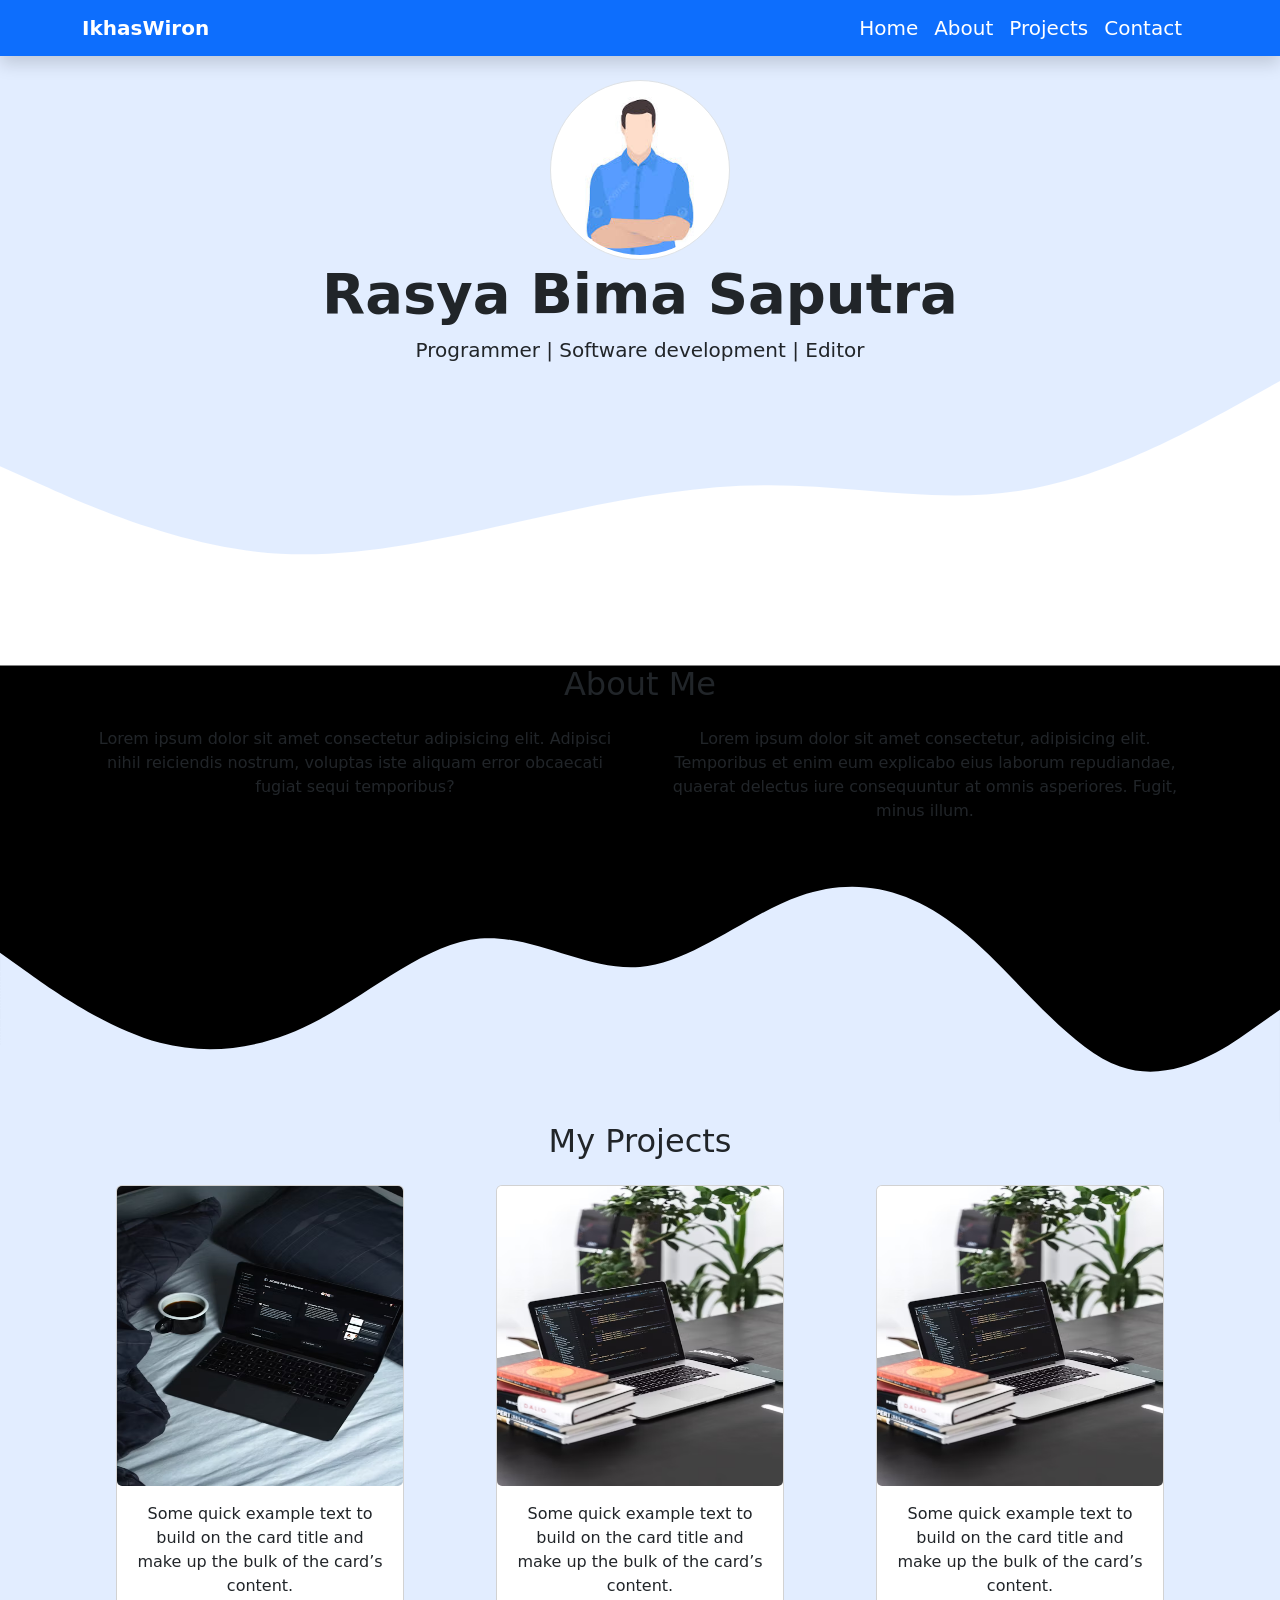
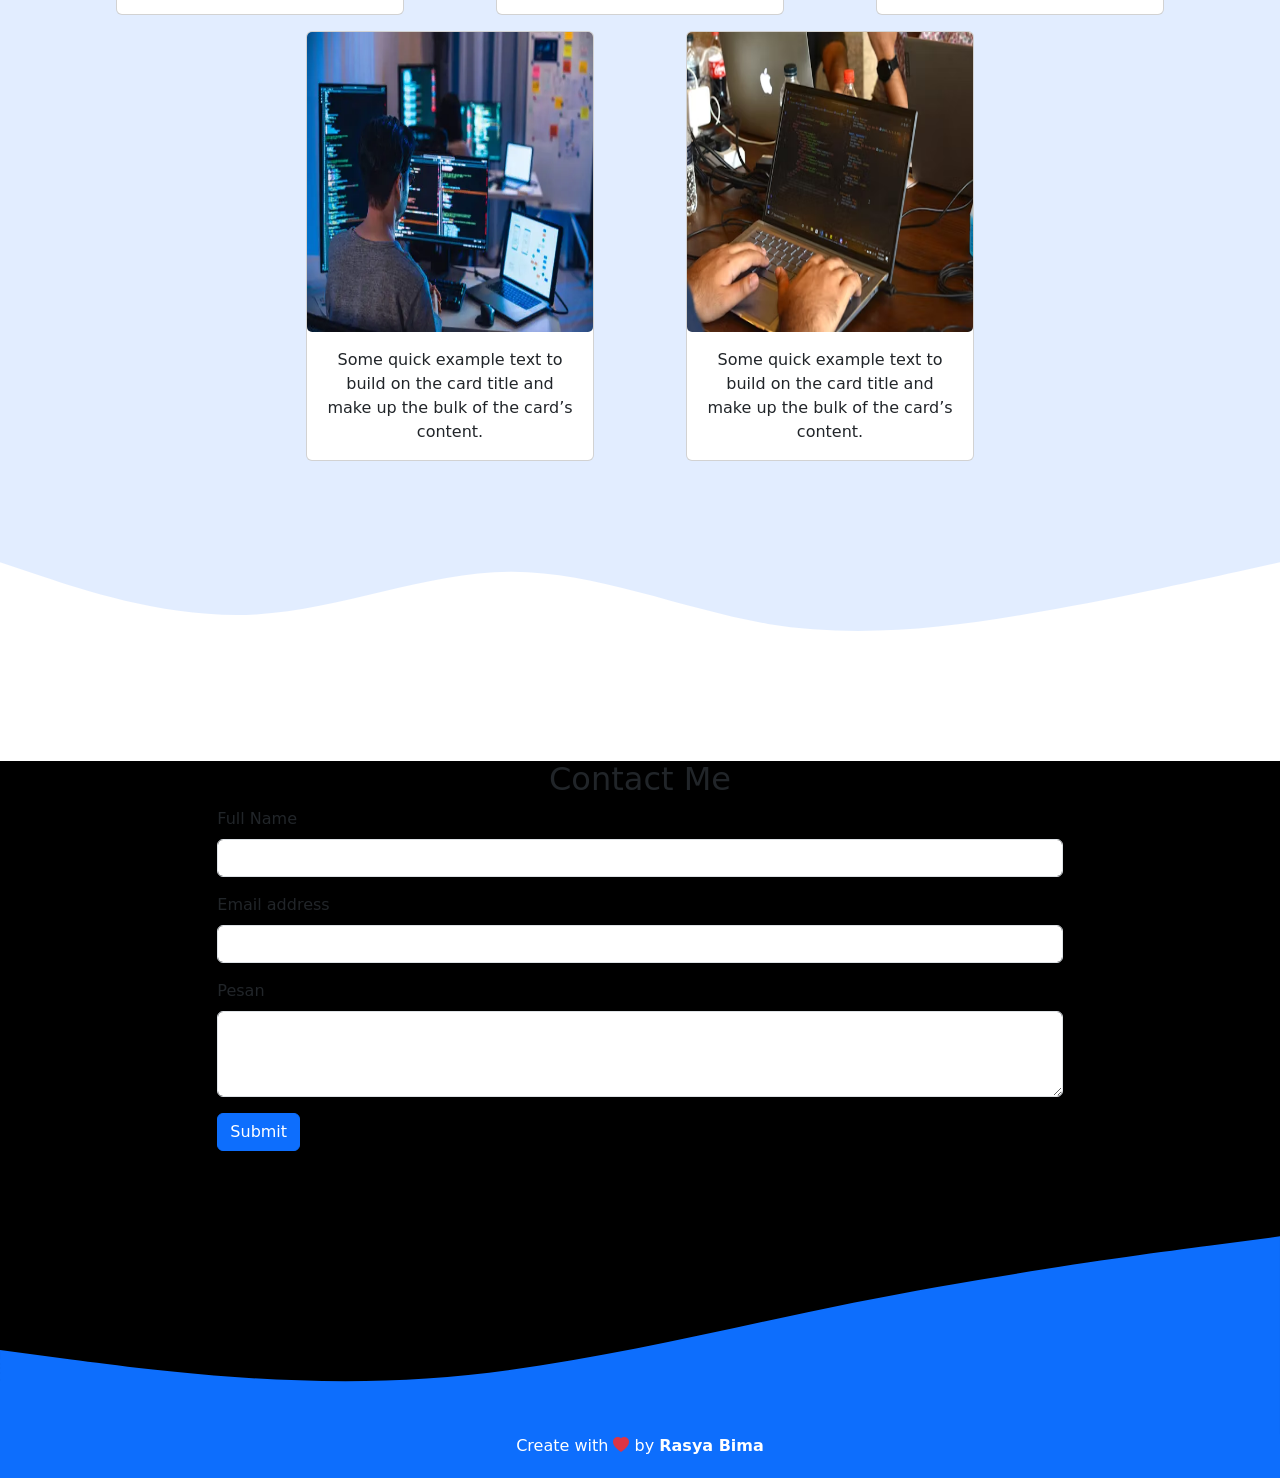
==== index.html @ 362d09a2 "update index.html" ====
<!DOCTYPE html>
<html lang="en">
  <head>
    <meta charset="utf-8" />
    <meta name="viewport" content="width=device-width, initial-scale=1" />
    <title>My Portfolio | Rasya Bima</title>
    <link
      href="https://cdn.jsdelivr.net/npm/bootstrap@5.3.7/dist/css/bootstrap.min.css"
      rel="stylesheet"
      integrity="sha384-LN+7fdVzj6u52u30Kp6M/trliBMCMKTyK833zpbD+pXdCLuTusPj697FH4R/5mcr"
      crossorigin="anonymous"
    />
    <link rel="stylesheet" href="port.css" />

    <link
      rel="stylesheet"
      href="https://cdn.jsdelivr.net/npm/bootstrap-icons@1.13.1/font/bootstrap-icons.min.css"
    />
  </head>
  <body>
    <!-- navbar -->
    <nav
      class="navbar navbar-expand-lg bg-primary navbar-dark shadow fixed-top"
    >
      <div class="container">
        <a class="navbar-brand nav fw-bolder" href="#">IkhasWiron</a>
        <button
          class="navbar-toggler"
          type="button"
          data-bs-toggle="collapse"
          data-bs-target="#navbarNav"
          aria-controls="navbarNav"
          aria-expanded="false"
          aria-label="Toggle navigation"
        >
          <span class="navbar-toggler-icon"></span>
        </button>
        <div class="collapse navbar-collapse" id="navbarNav">
          <ul class="navbar-nav ms-auto">
            <!-- ms(margin startleft) -->
            <li class="nav-item">
              <a class="navbar-brand nav fw-light" aria-current="page" href="#"
                >Home</a
              >
            </li>
            <li class="nav-item">
              <a class="navbar-brand nav fw-light" href="#about">About</a>
            </li>
            <li class="nav-item">
              <a class="navbar-brand nav fw-light" href="#projek">Projects</a>
            </li>
            <li class="nav-item">
              <a class="navbar-brand nav fw-light" href="#contact">Contact</a>
            </li>
          </ul>
        </div>
      </div>
    </nav>

    <!-- navbar end -->

    <!-- jumbotron -->
    <section class="jumbotron text-center">
      <img
        src="img/vektor.jpg"
        alt="Rasya Bima Saputra"
        width="180"
        class="rounded-circle img-thumbnail"
      />
      <!-- rounded-circle- membuat gambar menjadi bulat dan img-thumbnail membuat memiliki bingkai -->
      <h1 class="display-4 fw-semibold">Rasya Bima Saputra</h1>
      <p class="lead">Programmer | Software development | Editor</p>
      <svg xmlns="http://www.w3.org/2000/svg" viewBox="0 0 1440 320">
        <path
          fill="#fff"
          fill-opacity="1"
          d="M0,96L48,117.3C96,139,192,181,288,192C384,203,480,181,576,160C672,139,768,117,864,117.3C960,117,1056,139,1152,122.7C1248,107,1344,53,1392,26.7L1440,0L1440,320L1392,320C1344,320,1248,320,1152,320C1056,320,960,320,864,320C768,320,672,320,576,320C480,320,384,320,288,320C192,320,96,320,48,320L0,320Z"
        ></path>
      </svg>
    </section>
    <!-- jumbotron end -->

    <!-- about  -->
    <section class="about" id="about">
      <div class="container">
        <div class="row text-center mb-3">
          <div class="col">
            <h2>About Me</h2>
          </div>
        </div>
        <div class="row justify-content-center fs-8 text-center">
          <!-- fs - font-size -->
          <div class="col-md-6">
            <p>
              Lorem ipsum dolor sit amet consectetur adipisicing elit. Adipisci
              nihil reiciendis nostrum, voluptas iste aliquam error obcaecati
              fugiat sequi temporibus?
            </p>
          </div>
          <div class="col-md-6">
            <p>
              Lorem ipsum dolor sit amet consectetur, adipisicing elit.
              Temporibus et enim eum explicabo eius laborum repudiandae, quaerat
              delectus iure consequuntur at omnis asperiores. Fugit, minus
              illum.
            </p>
          </div>
        </div>
      </div>
      <svg xmlns="http://www.w3.org/2000/svg" viewBox="0 0 1440 320">
        <path
          fill="#e2edff"
          fill-opacity="1"
          d="M0,128L30,149.3C60,171,120,213,180,229.3C240,245,300,235,360,202.7C420,171,480,117,540,112C600,107,660,149,720,144C780,139,840,85,900,64C960,43,1020,53,1080,101.3C1140,149,1200,235,1260,256C1320,277,1380,235,1410,213.3L1440,192L1440,320L1410,320C1380,320,1320,320,1260,320C1200,320,1140,320,1080,320C1020,320,960,320,900,320C840,320,780,320,720,320C660,320,600,320,540,320C480,320,420,320,360,320C300,320,240,320,180,320C120,320,60,320,30,320L0,320Z"
        ></path>
      </svg>
    </section>
    <!-- about end -->

    <!-- project -->
    <section id="projek">
      <div class="container-md">
        <div class="row text-center mb-3">
          <div class="col">
            <h2>My Projects</h2>
          </div>
        </div>
        <div class="row d-flex justify-content-center text-center">
          <div class="col-md-4 d-flex justify-content-center mb-3">
            <div class="card" style="width: 18rem; height: auto">
              <img src="img/3.jpg" class="card-img" height="300" alt="..." />
              <div class="card-body">
                <p class="card-text">
                  Some quick example text to build on the card title and make up
                  the bulk of the card’s content.
                </p>
              </div>
            </div>
          </div>

          <div class="col-md-4 d-flex justify-content-center mb-3">
            <div class="card" style="width: 18rem; height: auto">
              <img src="img/1.jpg" class="card-img" height="300" alt="..." />
              <div class="card-body">
                <p class="card-text">
                  Some quick example text to build on the card title and make up
                  the bulk of the card’s content.
                </p>
              </div>
            </div>
          </div>

          <div class="col-md-4 d-flex justify-content-center mb-3">
            <div class="card" style="width: 18rem; height: auto">
              <img src="img/1.jpg" class="card-img" height="300" alt="..." />
              <div class="card-body">
                <p class="card-text">
                  Some quick example text to build on the card title and make up
                  the bulk of the card’s content.
                </p>
              </div>
            </div>
          </div>

          <div class="col-md-4 d-flex justify-content-center mb-3">
            <div class="card" style="width: 18rem; height: auto">
              <img src="img/5.jpg" class="card-img" height="300" alt="..." />
              <div class="card-body">
                <p class="card-text">
                  Some quick example text to build on the card title and make up
                  the bulk of the card’s content.
                </p>
              </div>
            </div>
          </div>

          <div class="col-md-4 d-flex justify-content-center mb-3">
            <div class="card" style="width: 18rem; height: auto">
              <img src="img/4.jpg" class="card-img" height="300" alt="..." />
              <div class="card-body">
                <p class="card-text">
                  Some quick example text to build on the card title and make up
                  the bulk of the card’s content.
                </p>
              </div>
            </div>
          </div>
        </div>
      </div>
      <svg xmlns="http://www.w3.org/2000/svg" viewBox="0 0 1440 320">
        <path
          fill="#fff"
          fill-opacity="1"
          d="M0,96L48,112C96,128,192,160,288,154.7C384,149,480,107,576,106.7C672,107,768,149,864,165.3C960,181,1056,171,1152,154.7C1248,139,1344,117,1392,106.7L1440,96L1440,320L1392,320C1344,320,1248,320,1152,320C1056,320,960,320,864,320C768,320,672,320,576,320C480,320,384,320,288,320C192,320,96,320,48,320L0,320Z"
        ></path>
      </svg>
    </section>

    <!-- project end -->

    <!-- contact -->

    <section class="contact" id="contact">
      <div class="contaier">
        <div class="row text-center">
          <div class="col">
            <h2>Contact Me</h2>
          </div>
        </div>
        <div class="row justify-content-center">
          <div class="col-md-8">
            <form name="RBS-Contact-Form">
              <div class="mb-3 ">
                <label for="name" class="form-label">Full Name</label>
                <input
                  type="name"
                  class="form-control"
                  id="exampleInputEmail1"
                  aria-describedby="emailHelp"
                  name="nama"
                />
              </div>

              <div class="mb-3 ">
                <label for="exampleInputEmail1" class="form-label"
                  >Email address</label
                >
                <input
                  type="email"
                  class="form-control"
                  id="exampleInputEmail1"
                  aria-describedby="emailHelp"
                  name="email"
                />
              </div>

              <div class="mb-3 ">
                <label for="pesan" class="form-label">Pesan</label>
                <textarea
                  class="form-control"
                  id="exampleFormControlTextarea1"
                  rows="3"
                  name="pesan"
                ></textarea>
              </div>

              <button type="submit" class="btn btn-primary">Submit</button>
            </form>
          </div>
        </div>
      </div>
      <svg xmlns="http://www.w3.org/2000/svg" viewBox="0 0 1440 320">
        <path
          fill="#0d6efd"
          fill-opacity="1"
          d="M0,224L80,234.7C160,245,320,267,480,256C640,245,800,203,960,170.7C1120,139,1280,117,1360,106.7L1440,96L1440,320L1360,320C1280,320,1120,320,960,320C800,320,640,320,480,320C320,320,160,320,80,320L0,320Z"
        ></path>
      </svg>
    </section>
    <!-- contact end-->

    <!-- footer -->
    <footer
      class="bg-primary text-white text-center pb-1 justify-content-center"
      id="contact"
    >
      <p>
        Create with <i class="bi bi-heart-fill text-danger"></i> by
        <a href="#" class="fw-bold text-white text-decoration-none"
          >Rasya Bima</a
        >
      </p>
    </footer>
    <!-- footer end -->

    <script
      src="https://cdn.jsdelivr.net/npm/bootstrap@5.3.7/dist/js/bootstrap.bundle.min.js"
      integrity="sha384-ndDqU0Gzau9qJ1lfW4pNLlhNTkCfHzAVBReH9diLvGRem5+R9g2FzA8ZGN954O5Q"
      crossorigin="anonymous"
    ></script>

    <script>
  const scriptURL = 'https://script.google.com/macros/s/AKfycbxzy57tDmneKLUt8kPE_sVTA_ZoIuh8odGTF2Pinv1kwpuMaNfTySU9MoA6InU6Ht5s/exec'
  const form = document.forms['rbs-contact-form']

  form.addEventListener('submit', e => {
    e.preventDefault()
    fetch(scriptURL, { method: 'POST', body: new FormData(form)})
      .then(response => console.log('Success!', response))
      .catch(error => console.error('Error!', error.message))
  })
</script>
  </body>
</html>
---- port.css ----
* {
  box-sizing: border-box;
}

body {
  margin: 0;
  padding: 0;
  overflow-x: hidden;
  background-color: black;
}

svg {
  max-width: 100%;
  margin-bottom: -1px;
}

.jumbotron {
  padding-top: 5rem;
  background-color: #e2edff;
}

.nav {
  border-bottom-left-radius: 20px;
}
.nav:hover {
  color: black;
  transition: 1s;
}

#projek {
  background-color: #e2edff;
}

.svg {
  margin-bottom: -1px;
  border-bottom: px solid rgb(255, 255, 255);
}
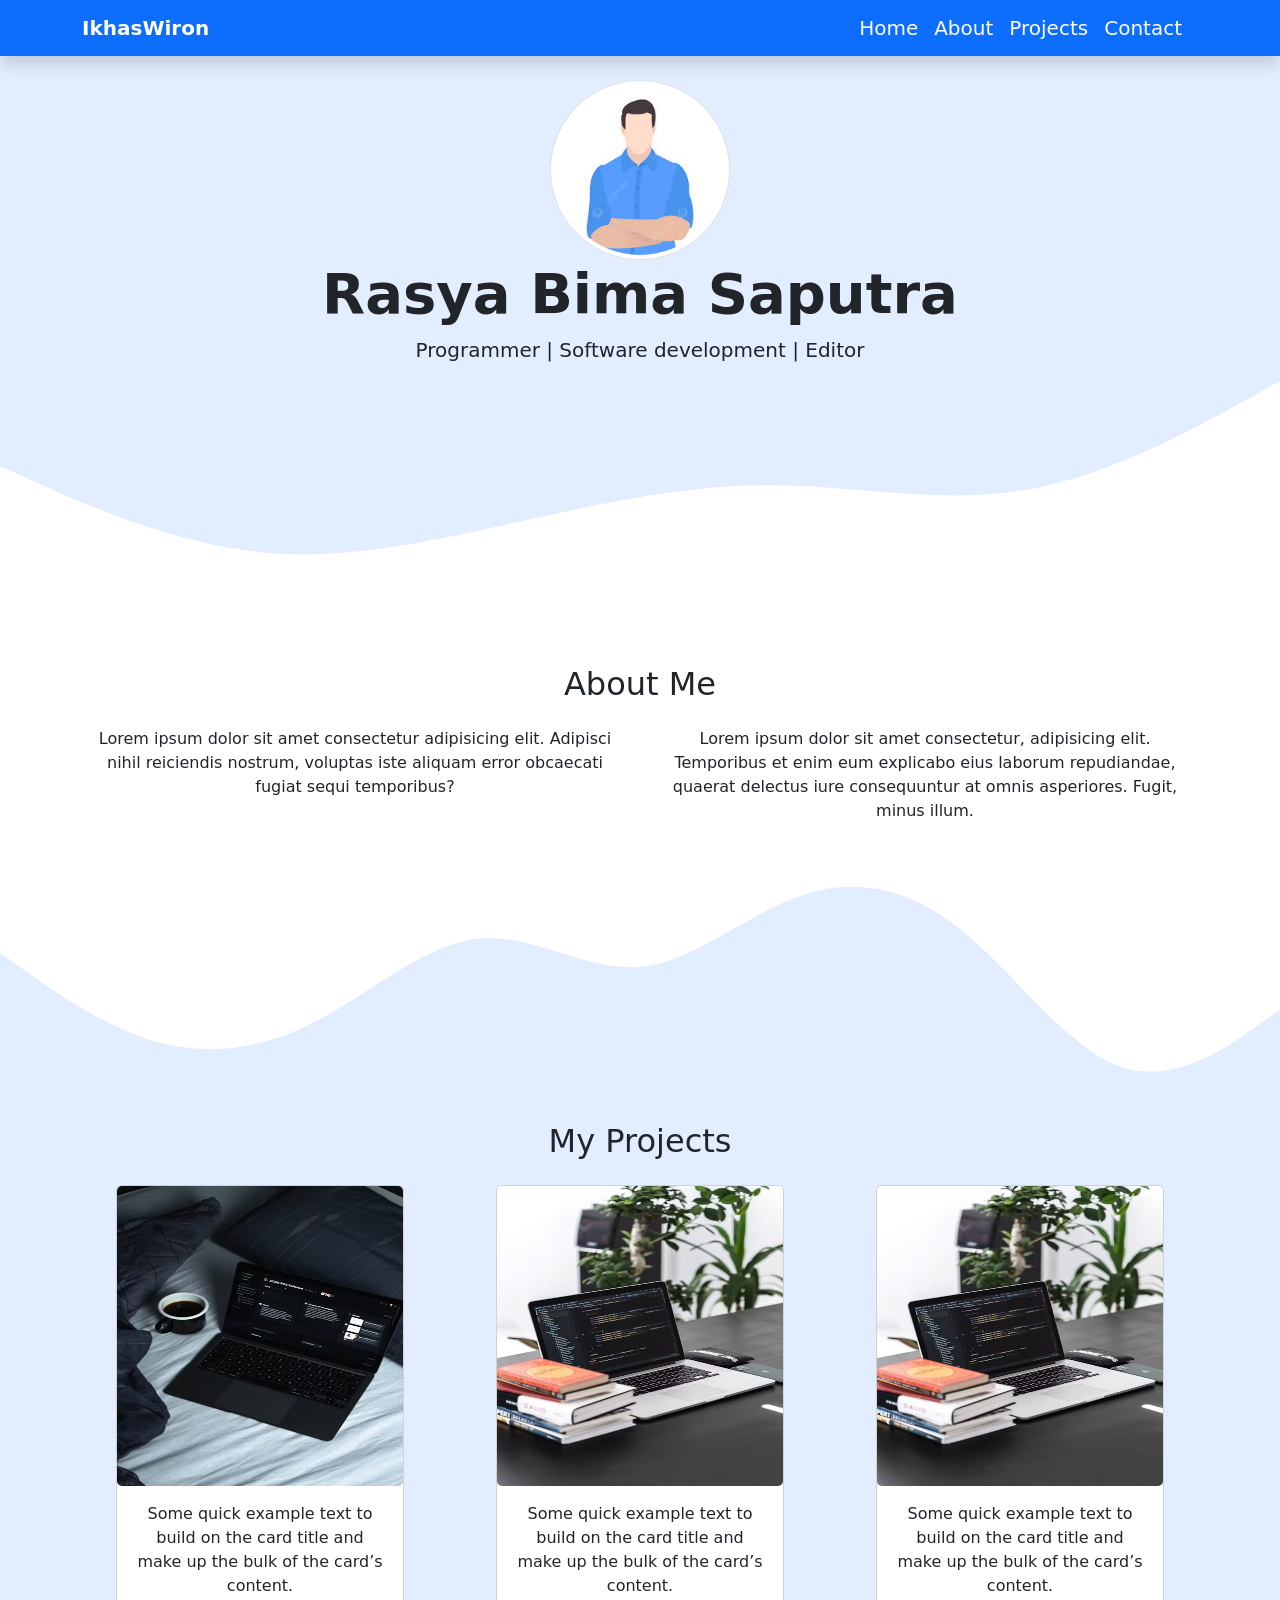
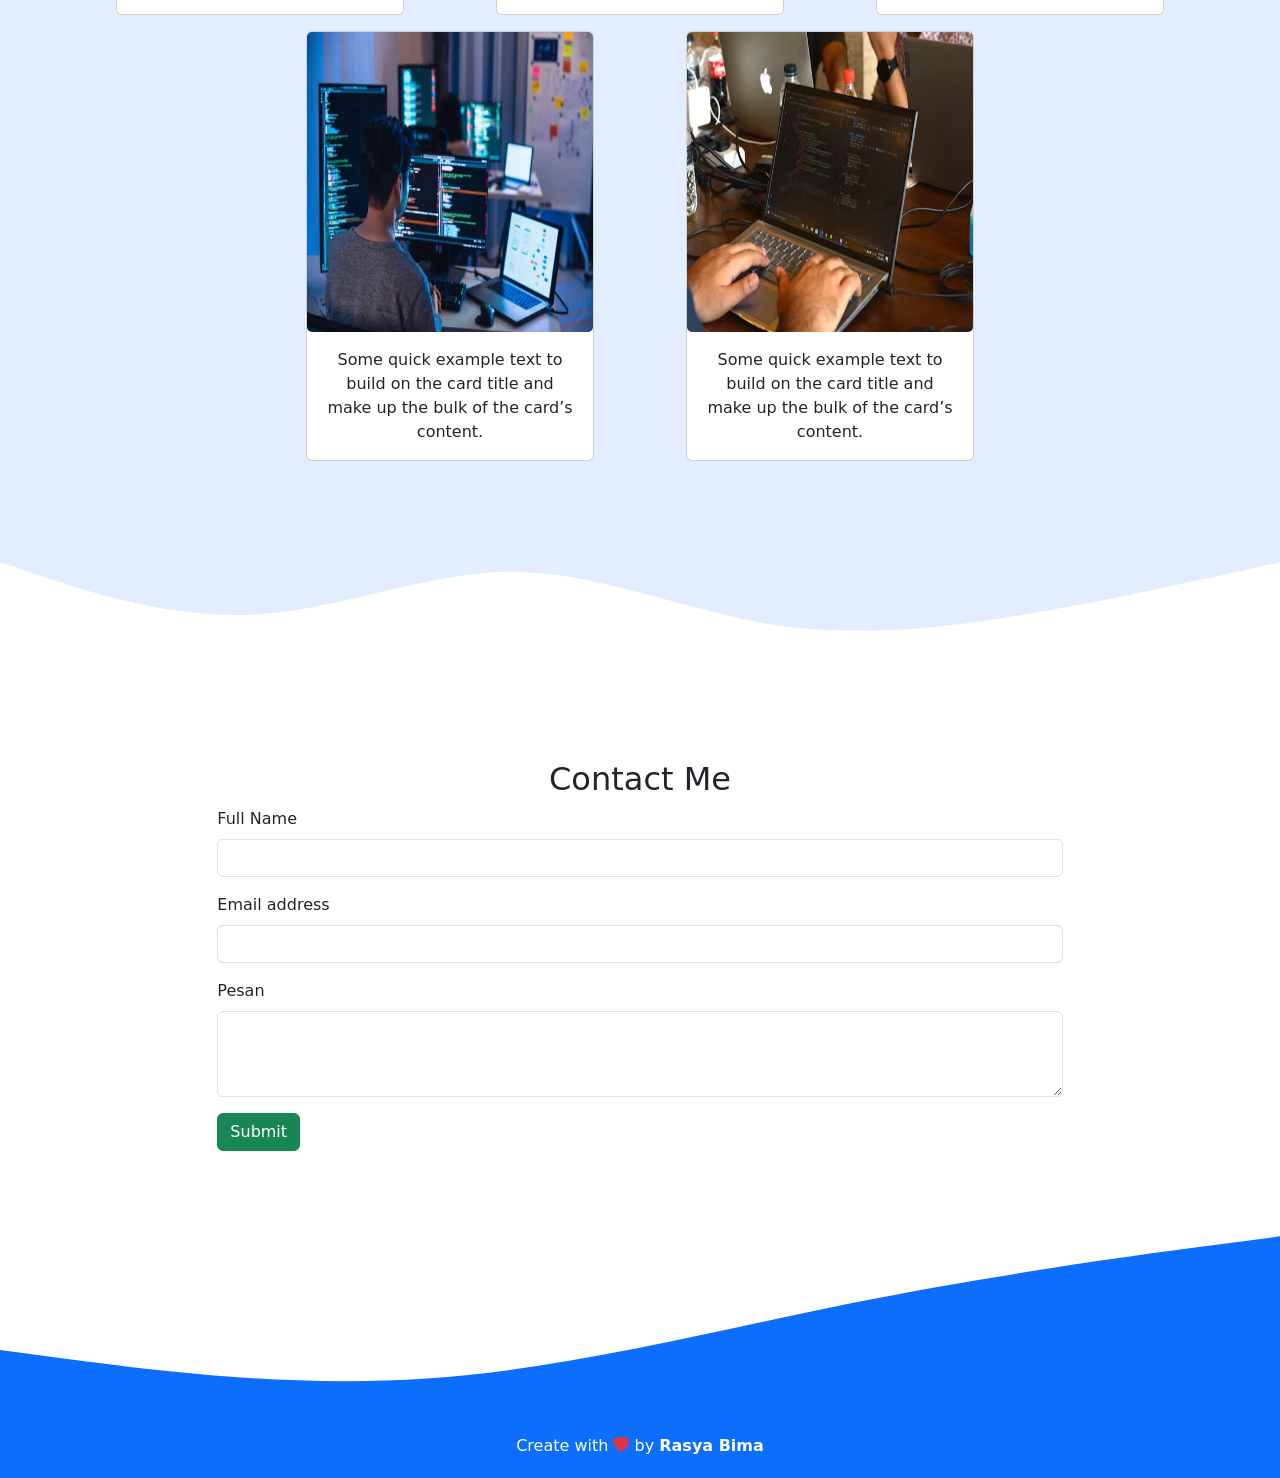
==== commit 7f1cddf6: "mengubah warna tombol menjadi hijau" ====
--- a/index.html
+++ b/index.html
@@ -81,7 +81,7 @@
     <!-- jumbotron end -->
 
     <!-- about  -->
-    <section class="about" id="about">
+    <section class="about height-200" id="about">
       <div class="container">
         <div class="row text-center mb-3">
           <div class="col">
@@ -107,7 +107,7 @@
           </div>
         </div>
       </div>
-      <svg xmlns="http://www.w3.org/2000/svg" viewBox="0 0 1440 320">
+      <svg class="" xmlns="http://www.w3.org/2000/svg" viewBox="0 0 1440 320">
         <path
           fill="#e2edff"
           fill-opacity="1"
@@ -210,7 +210,7 @@
         <div class="row justify-content-center">
           <div class="col-md-8">
             <form name="RBS-Contact-Form">
-              <div class="mb-3 ">
+              <div class="mb-3">
                 <label for="name" class="form-label">Full Name</label>
                 <input
                   type="name"
@@ -221,7 +221,7 @@
                 />
               </div>
 
-              <div class="mb-3 ">
+              <div class="mb-3">
                 <label for="exampleInputEmail1" class="form-label"
                   >Email address</label
                 >
@@ -234,7 +234,7 @@
                 />
               </div>
 
-              <div class="mb-3 ">
+              <div class="mb-3">
                 <label for="pesan" class="form-label">Pesan</label>
                 <textarea
                   class="form-control"
@@ -244,7 +244,7 @@
                 ></textarea>
               </div>
 
-              <button type="submit" class="btn btn-primary">Submit</button>
+              <button type="submit" class="btn btn-success">Submit</button>
             </form>
           </div>
         </div>
@@ -280,15 +280,16 @@
     ></script>
 
     <script>
-  const scriptURL = 'https://script.google.com/macros/s/AKfycbxzy57tDmneKLUt8kPE_sVTA_ZoIuh8odGTF2Pinv1kwpuMaNfTySU9MoA6InU6Ht5s/exec'
-  const form = document.forms['rbs-contact-form']
-
-  form.addEventListener('submit', e => {
-    e.preventDefault()
-    fetch(scriptURL, { method: 'POST', body: new FormData(form)})
-      .then(response => console.log('Success!', response))
-      .catch(error => console.error('Error!', error.message))
-  })
-</script>
+      const scriptURL =
+        "https://script.google.com/macros/s/AKfycbxzy57tDmneKLUt8kPE_sVTA_ZoIuh8odGTF2Pinv1kwpuMaNfTySU9MoA6InU6Ht5s/exec";
+      const form = document.forms["rbs-contact-form"];
+
+      form.addEventListener("submit", (e) => {
+        e.preventDefault();
+        fetch(scriptURL, { method: "POST", body: new FormData(form) })
+          .then((response) => console.log("Success!", response))
+          .catch((error) => console.error("Error!", error.message));
+      });
+    </script>
   </body>
 </html>
--- a/port.css
+++ b/port.css
@@ -6,7 +6,6 @@
   margin: 0;
   padding: 0;
   overflow-x: hidden;
-  background-color: black;
 }
 
 svg {
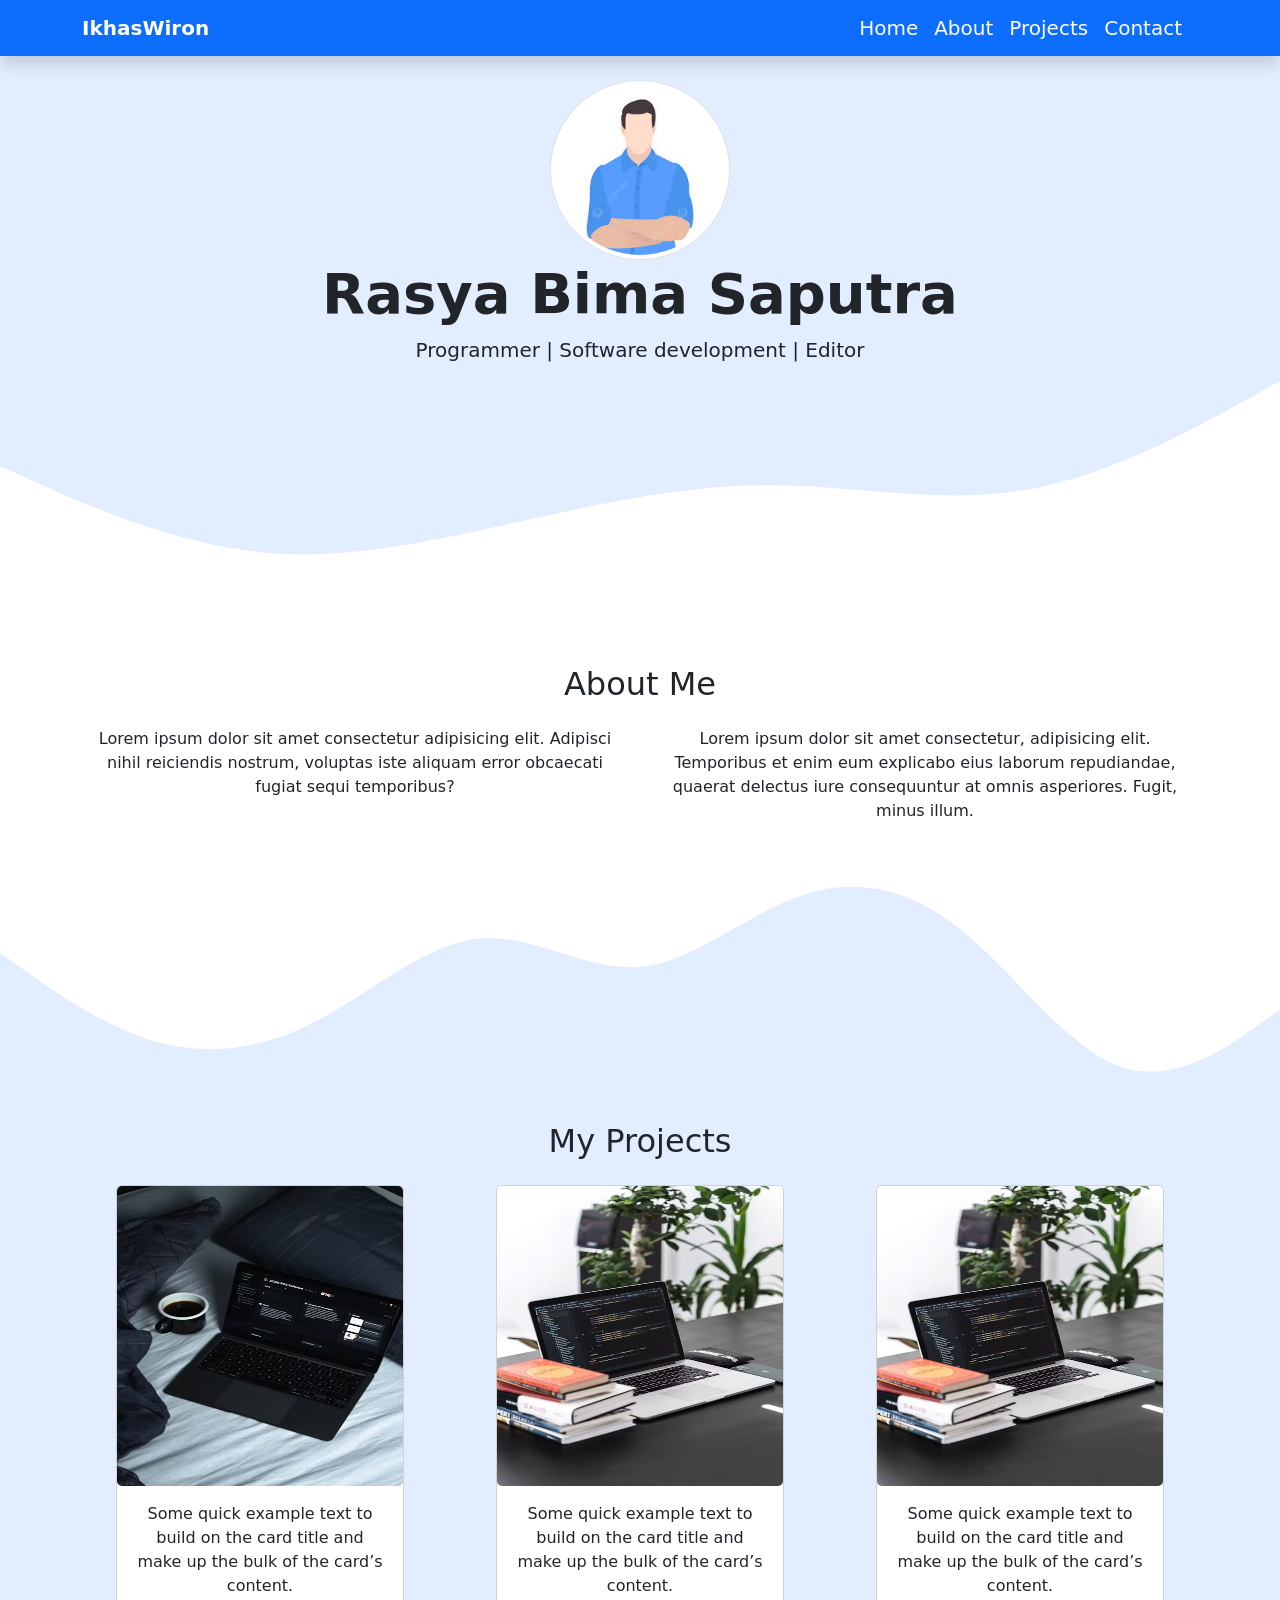
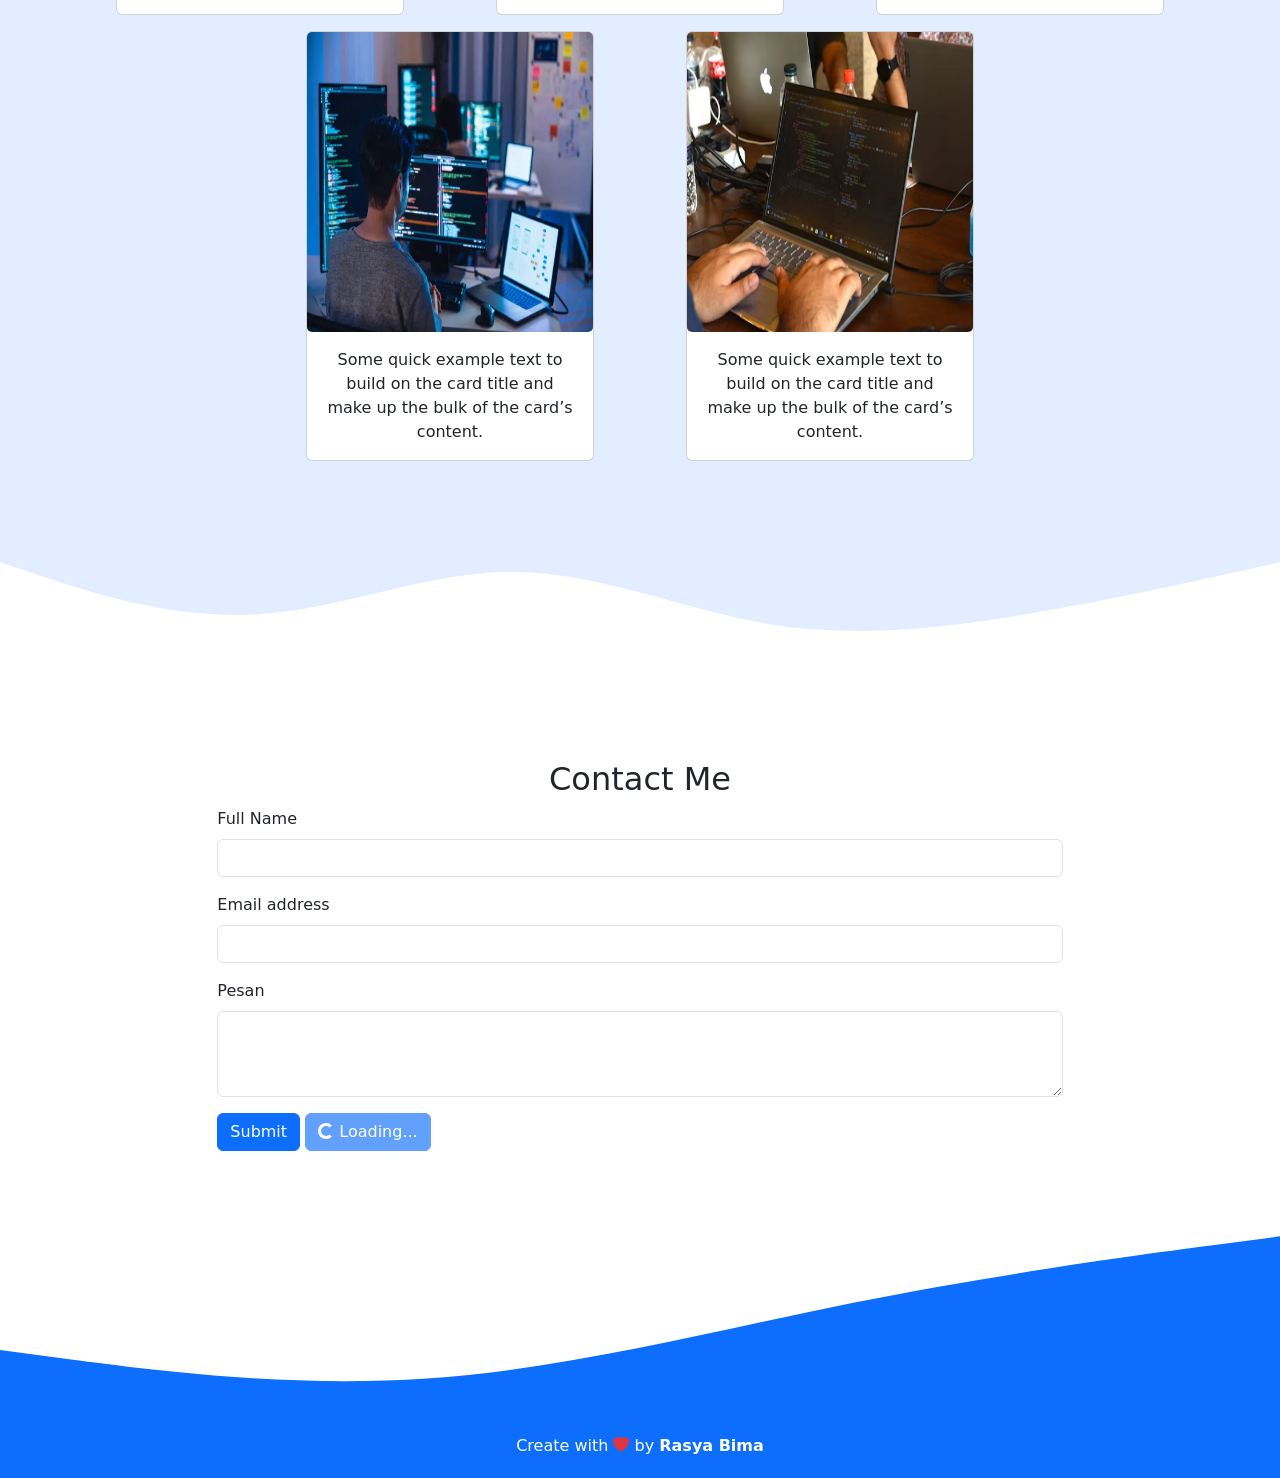
==== commit 7c5809a1: "menambah btn-loading" ====
--- a/index.html
+++ b/index.html
@@ -209,7 +209,7 @@
         </div>
         <div class="row justify-content-center">
           <div class="col-md-8">
-            <form name="RBS-Contact-Form">
+            <form name="submit-to-google-sheet ">
               <div class="mb-3">
                 <label for="name" class="form-label">Full Name</label>
                 <input
@@ -244,7 +244,15 @@
                 ></textarea>
               </div>
 
-              <button type="submit" class="btn btn-success">Submit</button>
+              <button type="submit" class="btn btn-primary btn-kirim">Submit</button>
+
+              <button class="btn btn-primary btn-loading" type="button" disabled>
+                <span
+                  class="spinner-border spinner-border-sm"
+                  aria-hidden="true"
+                ></span>
+                <span role="status">Loading...</span>
+              </button>
             </form>
           </div>
         </div>
@@ -281,8 +289,8 @@
 
     <script>
       const scriptURL =
-        "https://script.google.com/macros/s/AKfycbxzy57tDmneKLUt8kPE_sVTA_ZoIuh8odGTF2Pinv1kwpuMaNfTySU9MoA6InU6Ht5s/exec";
-      const form = document.forms["rbs-contact-form"];
+        "https://script.google.com/macros/s/AKfycbznmgR30E68z4jUDHGGW85Sp-dE0OzpGkA8oR3y0rC6tToLHxYJuCTLK79a7-X0htcyHw/exec";
+      const form = document.forms["submit-to-google-sheet"];
 
       form.addEventListener("submit", (e) => {
         e.preventDefault();
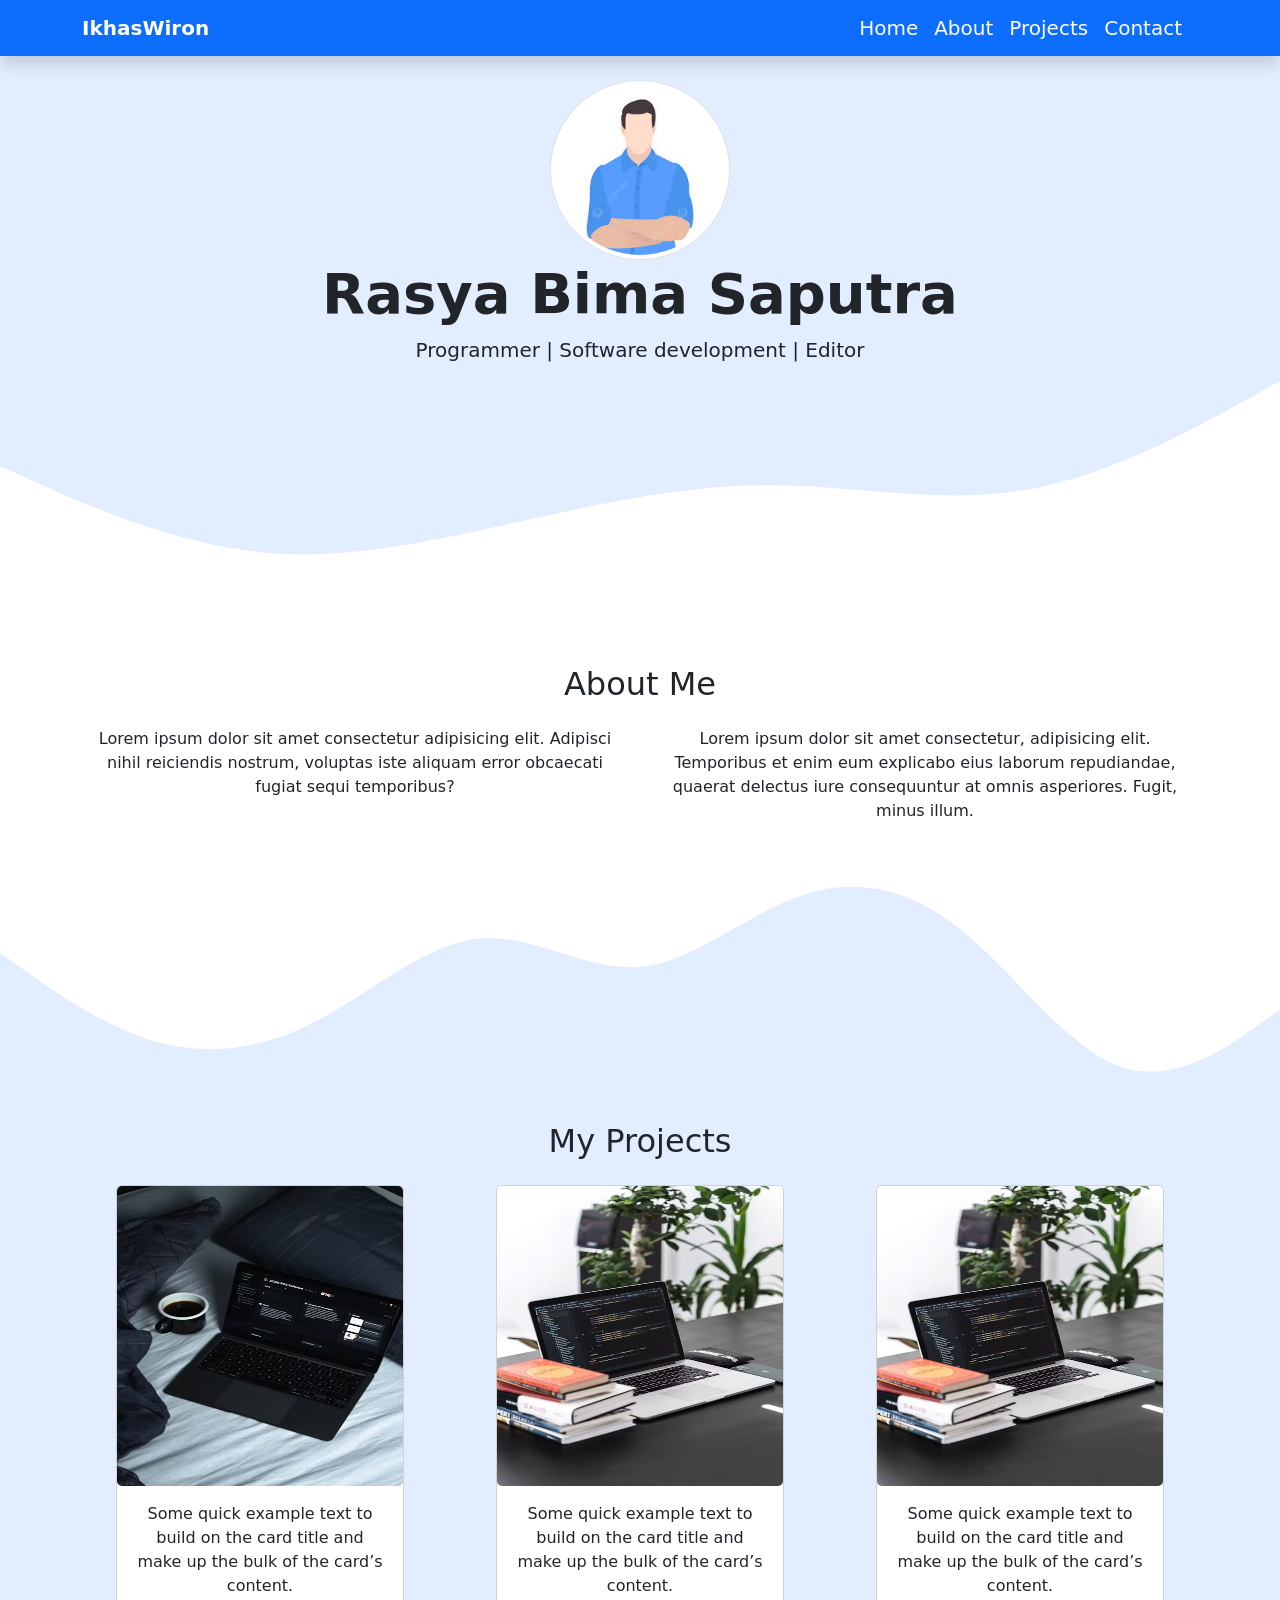
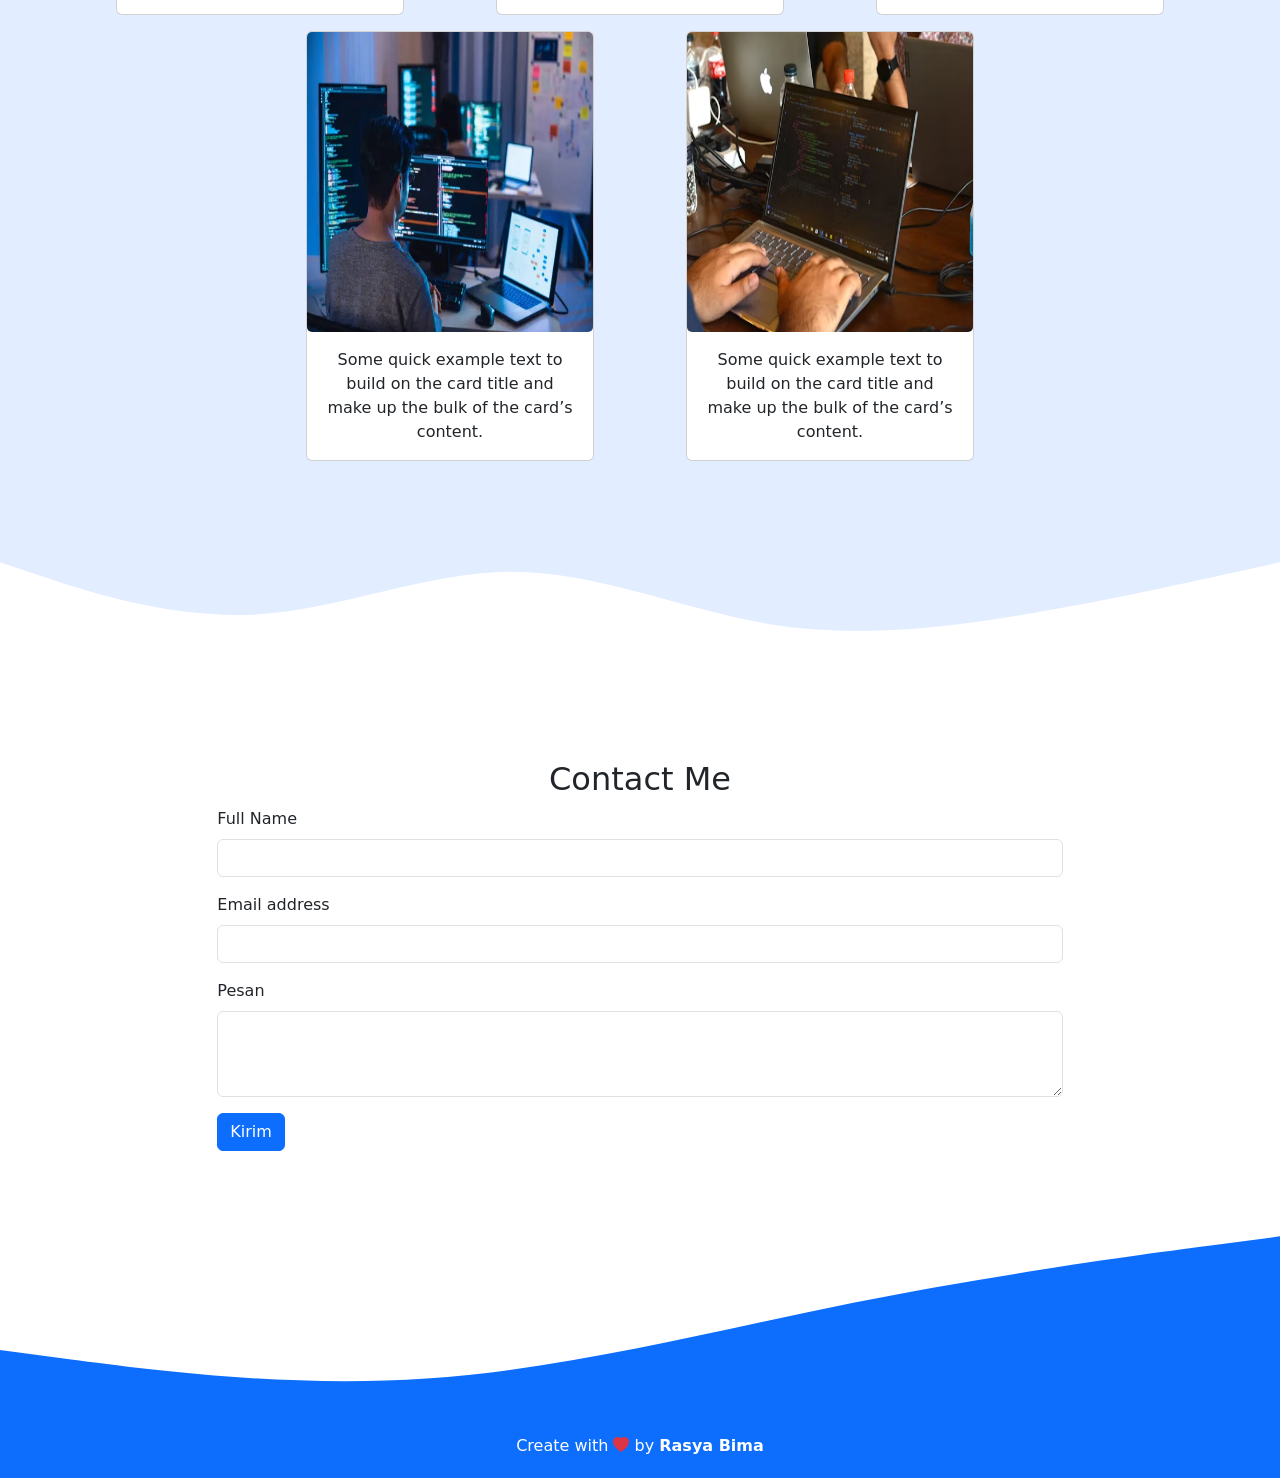
==== commit 2ae37f95: "menambah form" ====
--- a/index.html
+++ b/index.html
@@ -209,7 +209,11 @@
         </div>
         <div class="row justify-content-center">
           <div class="col-md-8">
-            <form name="submit-to-google-sheet ">
+            <div class="alert alert-success alert-dismissible fade show d-none my-alert" role="alert">
+  <strong>Terimakasih!</strong> Pesan anda sudah kami terima
+  <button type="button" class="btn-close" data-bs-dismiss="alert" aria-label="Close"></button>
+</div>
+            <form name="rbs-contact-form">
               <div class="mb-3">
                 <label for="name" class="form-label">Full Name</label>
                 <input
@@ -243,10 +247,9 @@
                   name="pesan"
                 ></textarea>
               </div>
-
-              <button type="submit" class="btn btn-primary btn-kirim">Submit</button>
-
-              <button class="btn btn-primary btn-loading" type="button" disabled>
+              <button type="submit" class="btn btn-primary btn-kirim " >Kirim</button>
+
+              <button class="btn btn-primary btn-loading d-none my-alert" type="button" disabled>
                 <span
                   class="spinner-border spinner-border-sm"
                   aria-hidden="true"
@@ -290,12 +293,29 @@
     <script>
       const scriptURL =
         "https://script.google.com/macros/s/AKfycbznmgR30E68z4jUDHGGW85Sp-dE0OzpGkA8oR3y0rC6tToLHxYJuCTLK79a7-X0htcyHw/exec";
-      const form = document.forms["submit-to-google-sheet"];
+      const form = document.forms["rbs-contact-form"];
+      const btnKirim = document.querySelector('.btn-kirim');
+      const btnLoading = document.querySelector('.btn-loading');
+      const myAlert = document.querySelector('.my-alert');
 
       form.addEventListener("submit", (e) => {
         e.preventDefault();
+        // ketika tombol submit di klik
+        // selama belum success tampilkan tombol loading dan tombol kirim hilang
+        btnLoading.classList.toggle('d-none');
+        btnKirim.classList.toggle('d-none');
+
         fetch(scriptURL, { method: "POST", body: new FormData(form) })
-          .then((response) => console.log("Success!", response))
+          .then((response) => {
+            // tampilkan tombol kirim
+             btnLoading.classList.toggle('d-none');
+        btnKirim.classList.toggle('d-none');
+            // tampilkan alert
+            myAlert.classList.toggle('d-none');
+            // reset
+            form.reset();
+            console.log("Success!", response)
+          })
           .catch((error) => console.error("Error!", error.message));
       });
     </script>
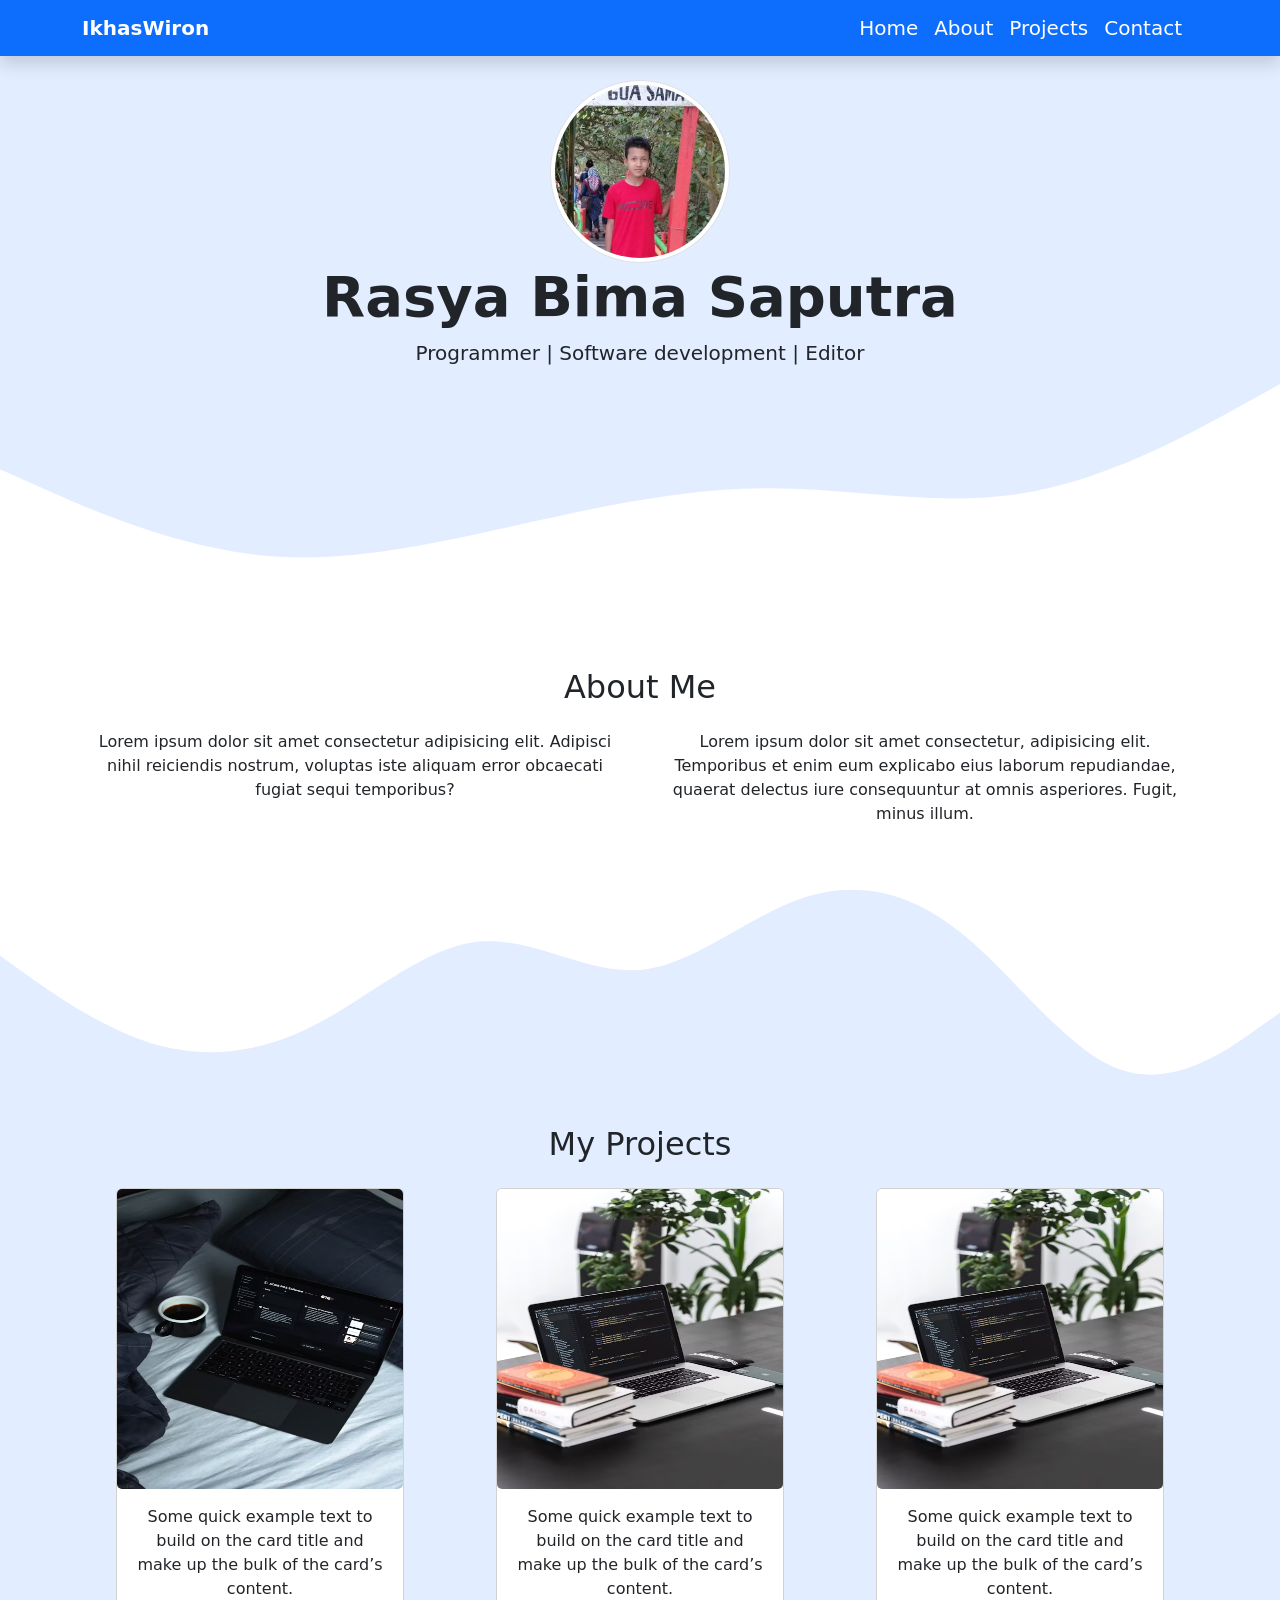
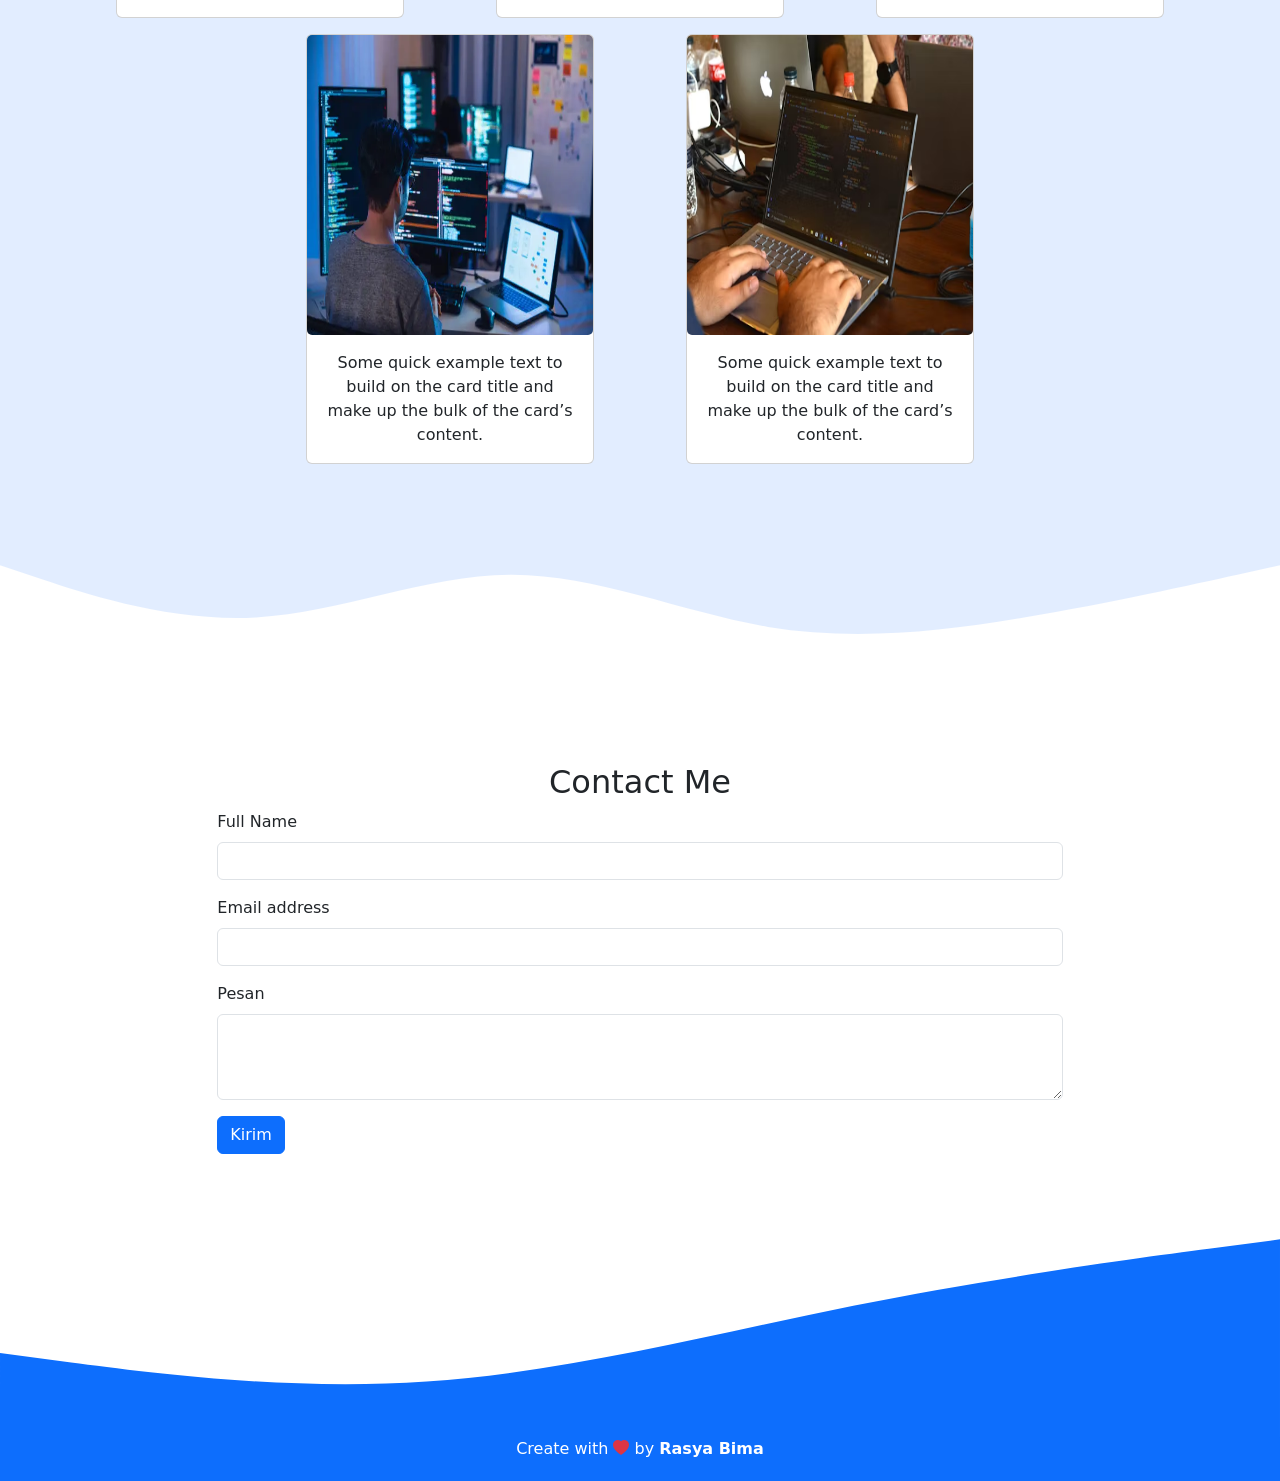
==== commit 4b52c67a: "foto baru" ====
--- a/index.html
+++ b/index.html
@@ -62,7 +62,7 @@
     <!-- jumbotron -->
     <section class="jumbotron text-center">
       <img
-        src="img/vektor.jpg"
+        src="img/12years old.jpg"
         alt="Rasya Bima Saputra"
         width="180"
         class="rounded-circle img-thumbnail"
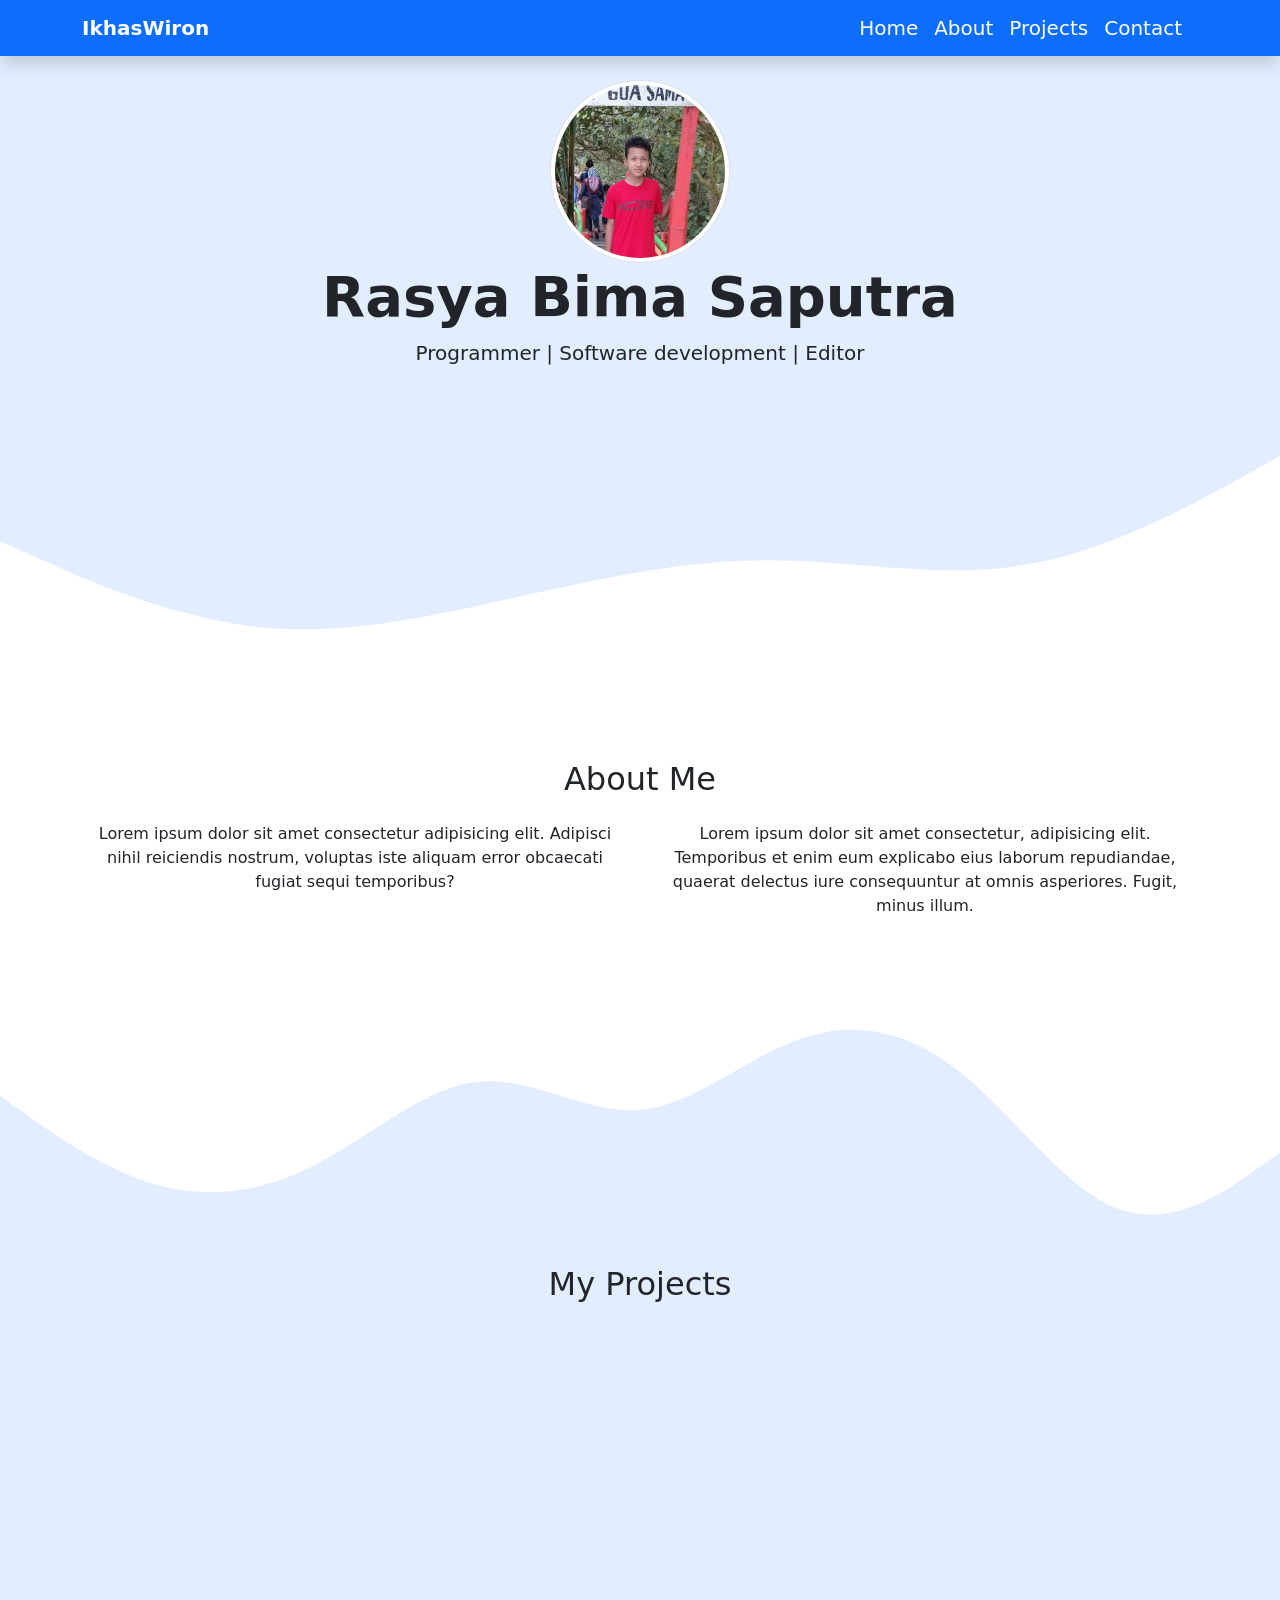
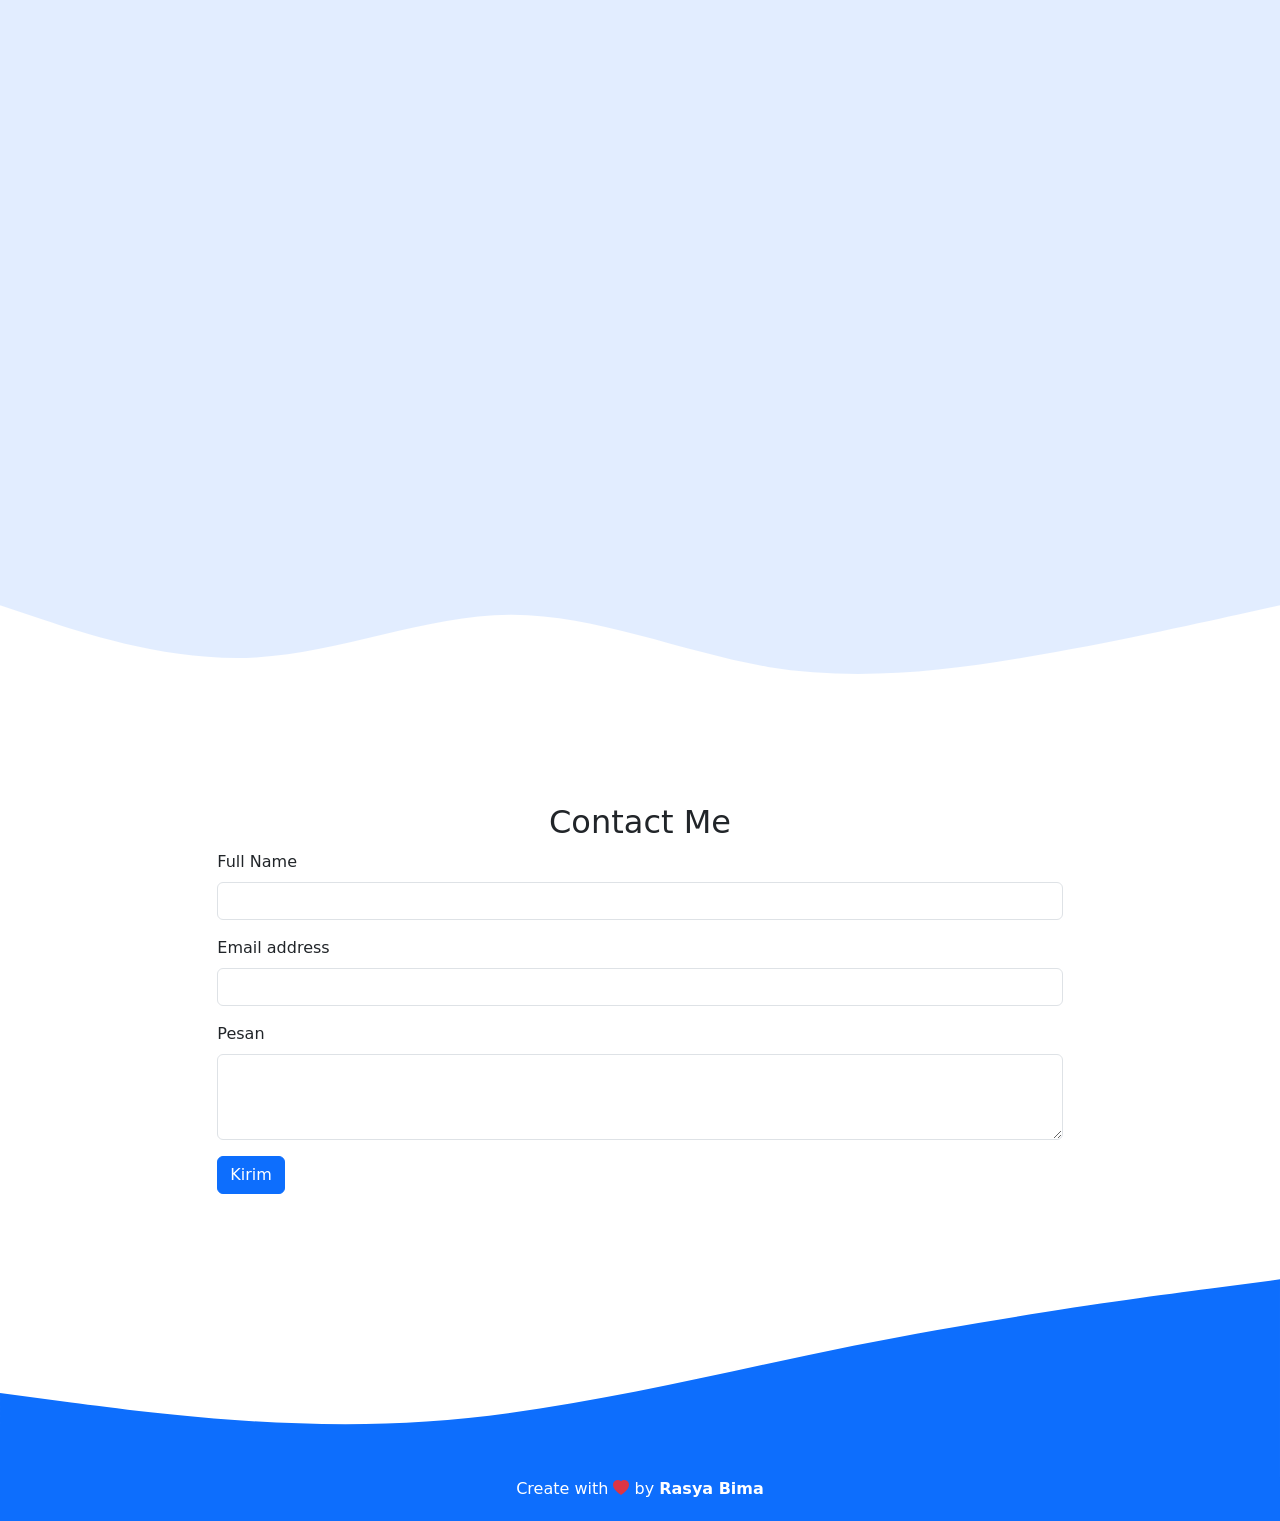
==== commit 09d23315: "menambah animasi" ====
--- a/index.html
+++ b/index.html
@@ -10,6 +10,9 @@
       integrity="sha384-LN+7fdVzj6u52u30Kp6M/trliBMCMKTyK833zpbD+pXdCLuTusPj697FH4R/5mcr"
       crossorigin="anonymous"
     />
+
+     <link rel="stylesheet" href="https://unpkg.com/aos@next/dist/aos.css" />
+
     <link rel="stylesheet" href="port.css" />
 
     <link
@@ -65,11 +68,12 @@
         src="img/12years old.jpg"
         alt="Rasya Bima Saputra"
         width="180"
-        class="rounded-circle img-thumbnail"
+        class="rounded-circle img-thumbnail" 
       />
       <!-- rounded-circle- membuat gambar menjadi bulat dan img-thumbnail membuat memiliki bingkai -->
       <h1 class="display-4 fw-semibold">Rasya Bima Saputra</h1>
       <p class="lead">Programmer | Software development | Editor</p>
+      <br><br><br>
       <svg xmlns="http://www.w3.org/2000/svg" viewBox="0 0 1440 320">
         <path
           fill="#fff"
@@ -82,22 +86,23 @@
 
     <!-- about  -->
     <section class="about height-200" id="about">
+     
       <div class="container">
         <div class="row text-center mb-3">
           <div class="col">
-            <h2>About Me</h2>
+            <h2  id="about">About Me</h2>
           </div>
         </div>
         <div class="row justify-content-center fs-8 text-center">
           <!-- fs - font-size -->
-          <div class="col-md-6">
+          <div class="col-md-6" data-aos="fade-up-right" data-aos-delay="500"  data-aos-duration="1000">
             <p>
               Lorem ipsum dolor sit amet consectetur adipisicing elit. Adipisci
               nihil reiciendis nostrum, voluptas iste aliquam error obcaecati
               fugiat sequi temporibus?
             </p>
           </div>
-          <div class="col-md-6">
+          <div class="col-md-6" data-aos="fade-up-left"  data-aos-delay="250"  data-aos-duration="1000" data-aos-once="false">
             <p>
               Lorem ipsum dolor sit amet consectetur, adipisicing elit.
               Temporibus et enim eum explicabo eius laborum repudiandae, quaerat
@@ -107,6 +112,8 @@
           </div>
         </div>
       </div>
+      <br><br>
+      
       <svg class="" xmlns="http://www.w3.org/2000/svg" viewBox="0 0 1440 320">
         <path
           fill="#e2edff"
@@ -125,58 +132,59 @@
             <h2>My Projects</h2>
           </div>
         </div>
-        <div class="row d-flex justify-content-center text-center">
-          <div class="col-md-4 d-flex justify-content-center mb-3">
-            <div class="card" style="width: 18rem; height: auto">
-              <img src="img/3.jpg" class="card-img" height="300" alt="..." />
-              <div class="card-body">
-                <p class="card-text">
-                  Some quick example text to build on the card title and make up
-                  the bulk of the card’s content.
-                </p>
-              </div>
-            </div>
-          </div>
-
-          <div class="col-md-4 d-flex justify-content-center mb-3">
-            <div class="card" style="width: 18rem; height: auto">
-              <img src="img/1.jpg" class="card-img" height="300" alt="..." />
-              <div class="card-body">
-                <p class="card-text">
-                  Some quick example text to build on the card title and make up
-                  the bulk of the card’s content.
-                </p>
-              </div>
-            </div>
-          </div>
-
-          <div class="col-md-4 d-flex justify-content-center mb-3">
-            <div class="card" style="width: 18rem; height: auto">
-              <img src="img/1.jpg" class="card-img" height="300" alt="..." />
-              <div class="card-body">
-                <p class="card-text">
-                  Some quick example text to build on the card title and make up
-                  the bulk of the card’s content.
-                </p>
-              </div>
-            </div>
-          </div>
-
-          <div class="col-md-4 d-flex justify-content-center mb-3">
-            <div class="card" style="width: 18rem; height: auto">
-              <img src="img/5.jpg" class="card-img" height="300" alt="..." />
-              <div class="card-body">
-                <p class="card-text">
-                  Some quick example text to build on the card title and make up
-                  the bulk of the card’s content.
-                </p>
-              </div>
-            </div>
-          </div>
-
-          <div class="col-md-4 d-flex justify-content-center mb-3">
-            <div class="card" style="width: 18rem; height: auto">
-              <img src="img/4.jpg" class="card-img" height="300" alt="..." />
+
+        <div class="row d-flex justify-content-center text-center" >
+          <div class="col-md-4 d-flex justify-content-center mb-3">
+            <div class="card"  style="width: 18rem; height: auto" data-aos="flip-left" data-aos-delay="200">
+              <img src="img/3.jpg" class="card-img" height="250" alt="..." />
+              <div class="card-body">
+                <p class="card-text">
+                  Some quick example text to build on the card title and make up
+                  the bulk of the card’s content.
+                </p>
+              </div>
+            </div>
+          </div>
+
+          <div class="col-md-4 d-flex justify-content-center mb-3">
+            <div class="card" style="width: 18rem; height: auto" data-aos="flip-right" data-aos-delay="250">
+              <img src="img/1.jpg" class="card-img" height="250" alt="..." />
+              <div class="card-body">
+                <p class="card-text">
+                  Some quick example text to build on the card title and make up
+                  the bulk of the card’s content.
+                </p>
+              </div>
+            </div>
+          </div>
+
+          <div class="col-md-4 d-flex justify-content-center mb-3">
+            <div class="card" style="width: 18rem; height: auto" data-aos="flip-left" data-aos-delay="300">
+              <img src="img/1.jpg" class="card-img" height="250" alt="..." />
+              <div class="card-body">
+                <p class="card-text">
+                  Some quick example text to build on the card title and make up
+                  the bulk of the card’s content.
+                </p>
+              </div>
+            </div>
+          </div>
+
+          <div class="col-md-4 d-flex justify-content-center mb-3">
+            <div class="card" style="width: 18rem; height: auto" data-aos="flip-up" data-aos-delay="350">
+              <img src="img/5.jpg" class="card-img" height="250" alt="..." />
+              <div class="card-body">
+                <p class="card-text">
+                  Some quick example text to build on the card title and make up
+                  the bulk of the card’s content.
+                </p>
+              </div>
+            </div>
+          </div>
+
+          <div class="col-md-4 d-flex justify-content-center mb-3">
+            <div class="card" style="width: 18rem; height: auto"  data-aos="flip-down" data-aos-delay="400">
+              <img src="img/4.jpg" class="card-img" height="250" alt="..." />
               <div class="card-body">
                 <p class="card-text">
                   Some quick example text to build on the card title and make up
@@ -319,5 +327,11 @@
           .catch((error) => console.error("Error!", error.message));
       });
     </script>
+
+      <script src="https://unpkg.com/aos@next/dist/aos.js"></script>
+  <script>
+    AOS.init();
+  </script>
+
   </body>
 </html>
--- a/port.css
+++ b/port.css
@@ -6,6 +6,10 @@
   margin: 0;
   padding: 0;
   overflow-x: hidden;
+}
+
+.about {
+  margin-top: 20px;
 }
 
 svg {
